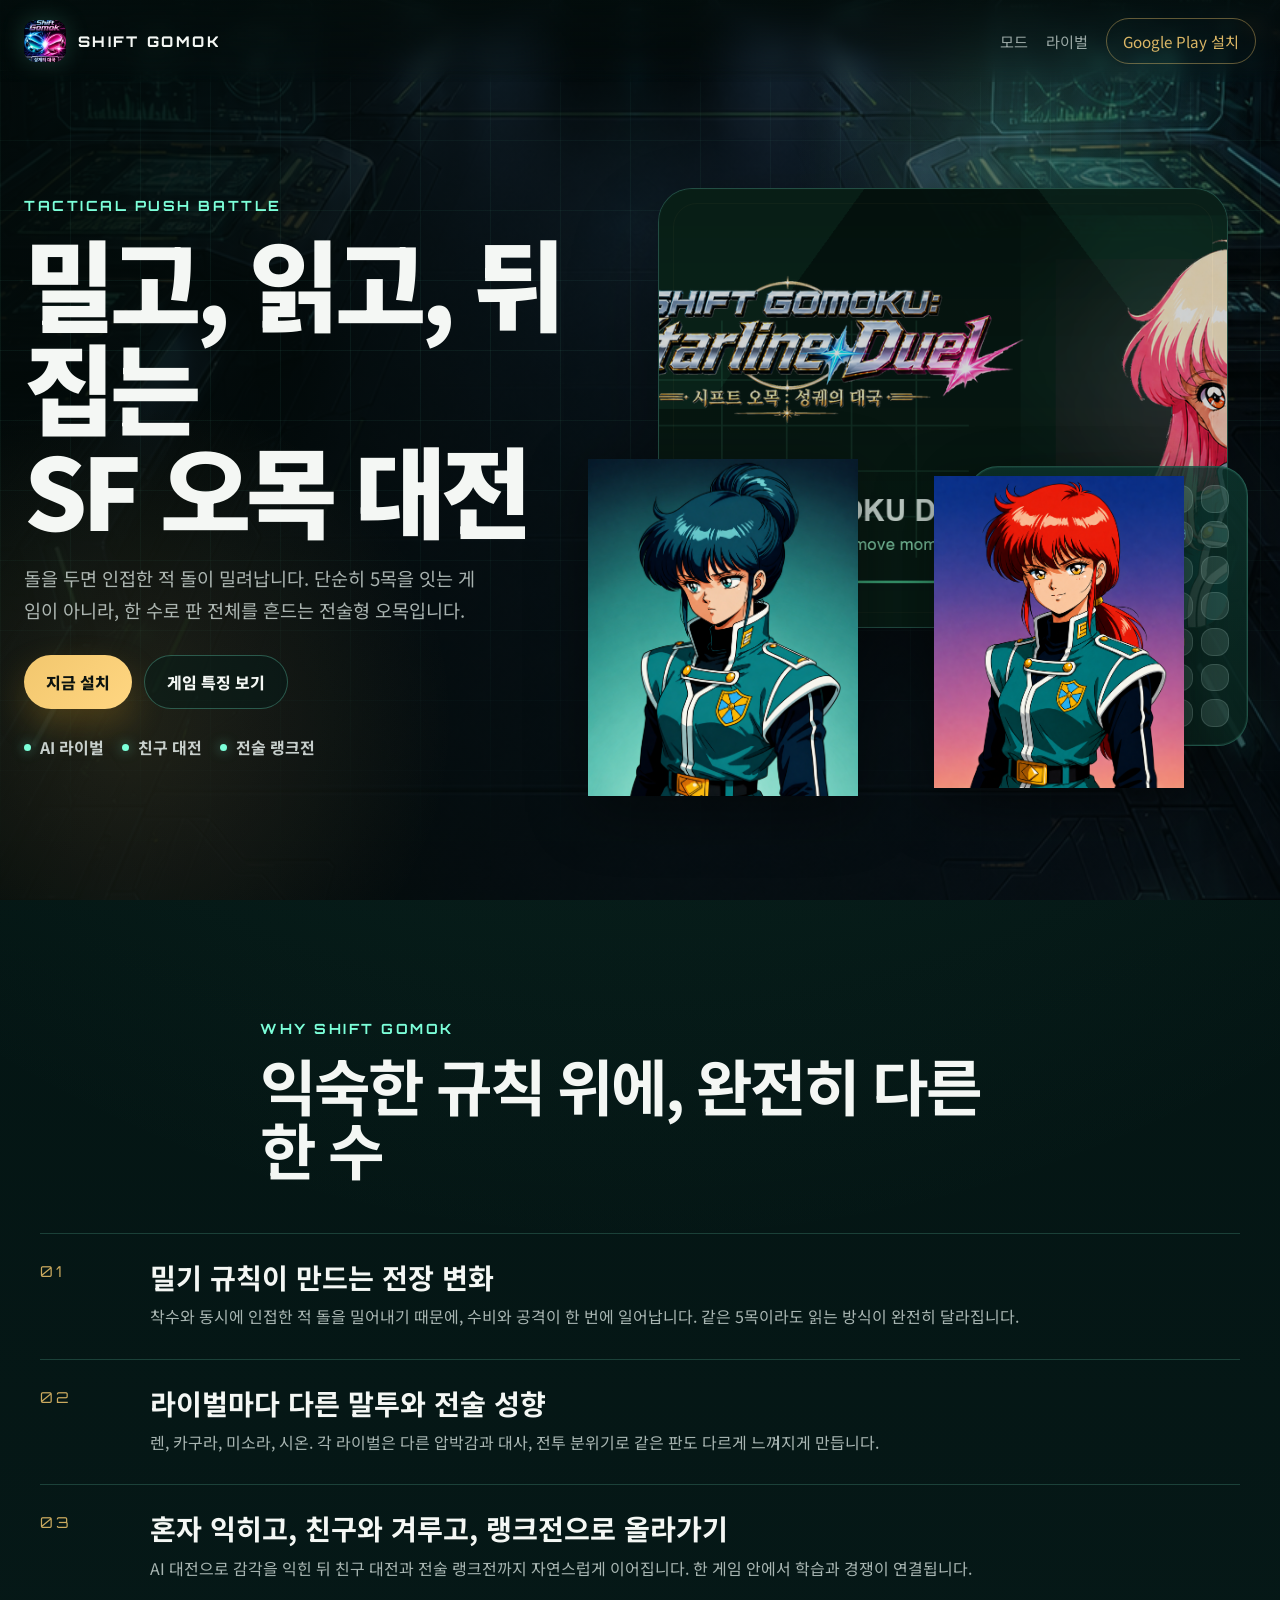
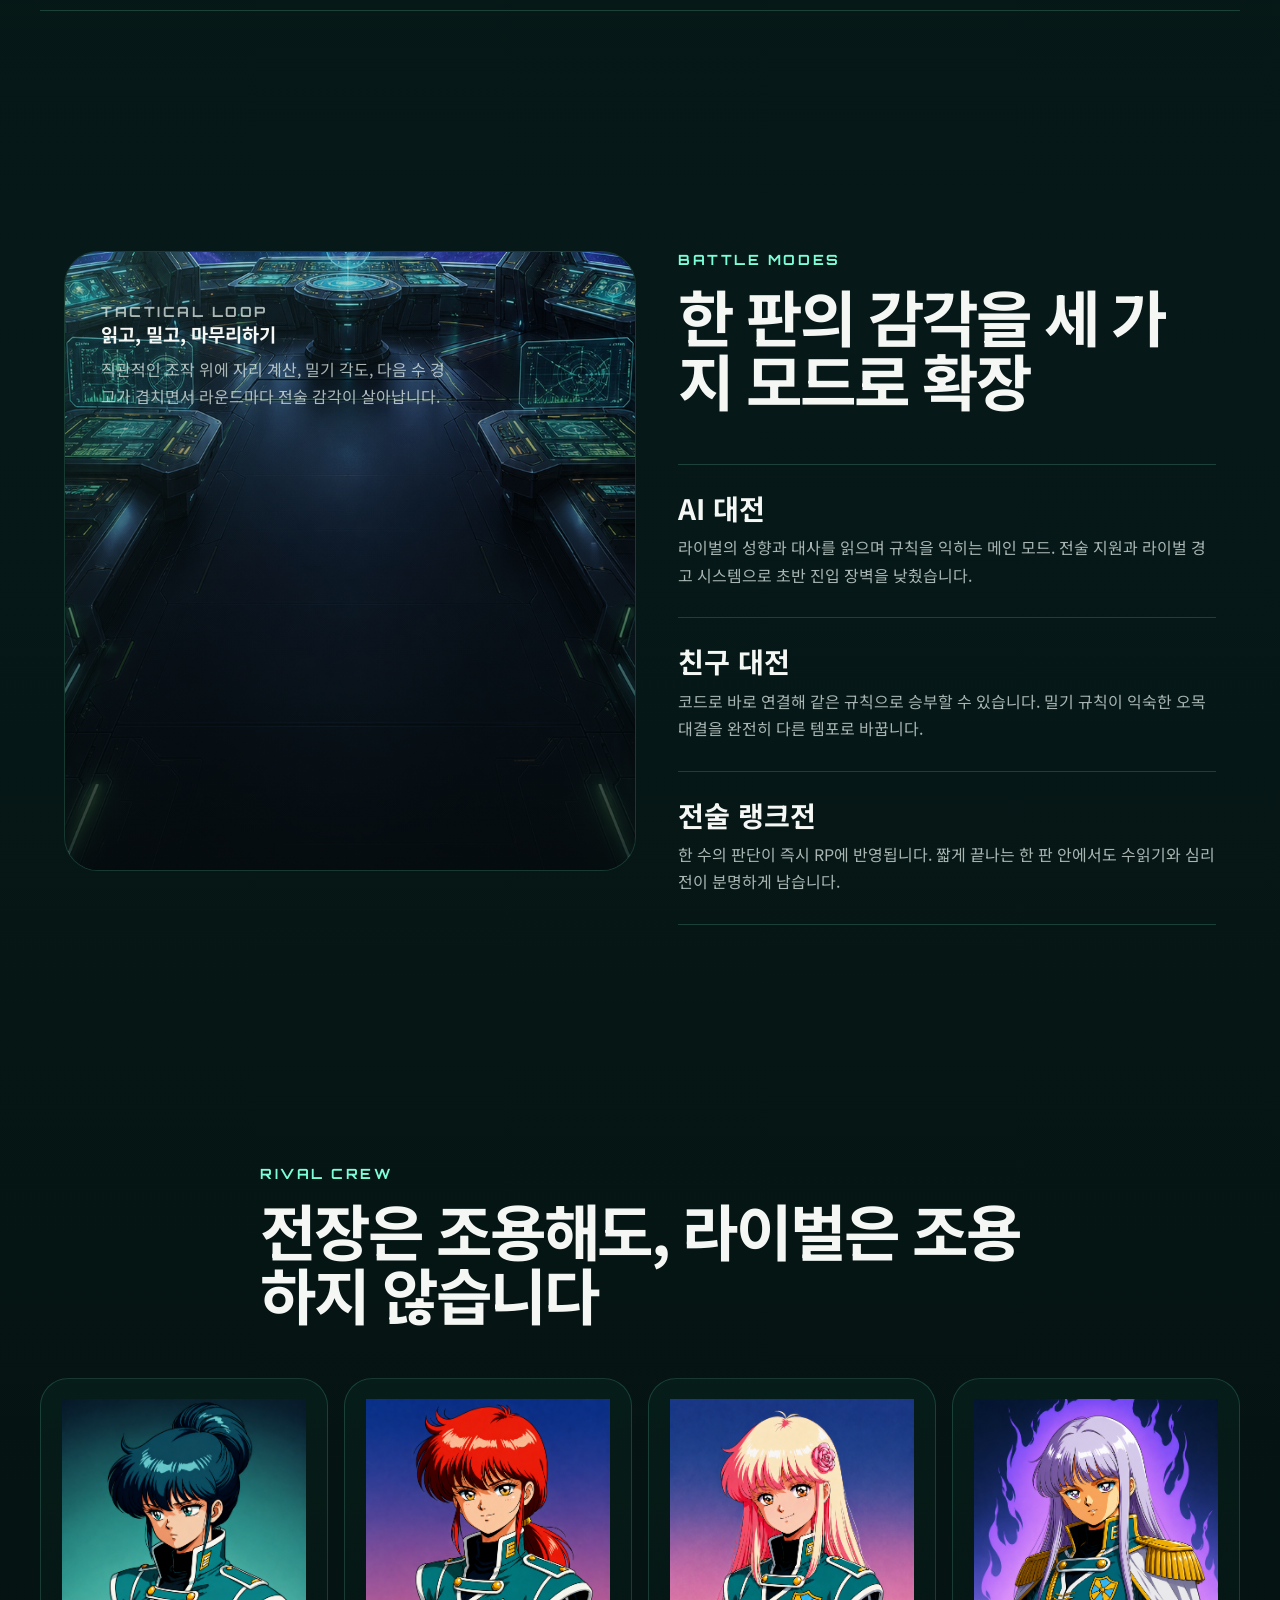
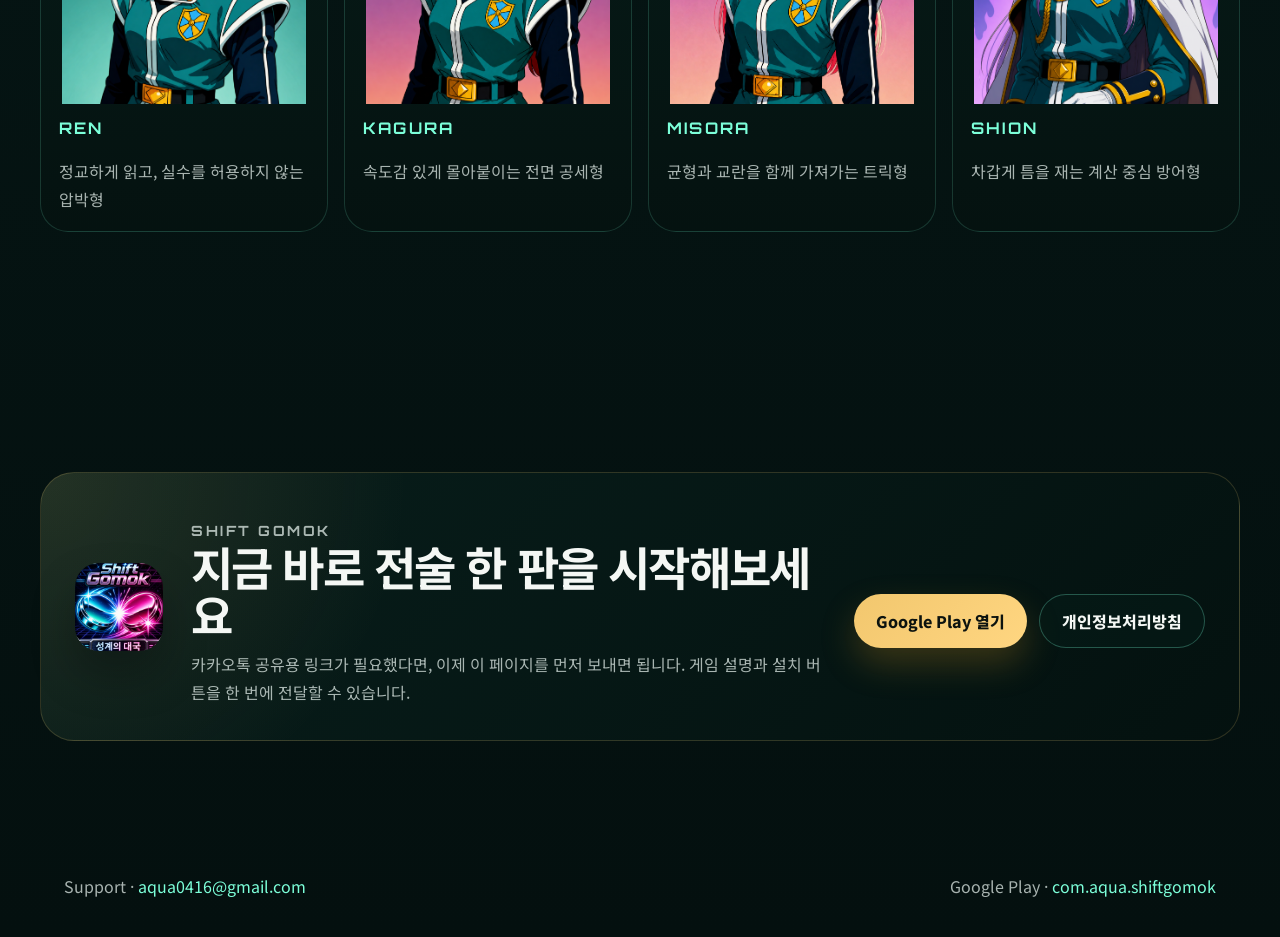
==== marketing/index.html @ bb9ac177 "Add files via upload" ====
<!DOCTYPE html>
<html lang="ko">
  <head>
    <meta charset="utf-8" />
    <meta
      name="viewport"
      content="width=device-width, initial-scale=1, viewport-fit=cover"
    />
    <title>Shift Gomok | Tactical Push Battle</title>
    <meta
      name="description"
      content="밀고, 읽고, 뒤집는 SF 오목 대전. AI 라이벌, 친구 대전, 랭크전까지 하나의 전장에서 이어지는 Shift Gomok."
    />
    <meta property="og:type" content="website" />
    <meta property="og:title" content="Shift Gomok" />
    <meta
      property="og:description"
      content="밀고, 읽고, 뒤집는 SF 오목 대전. AI 라이벌, 친구 대전, 랭크전까지."
    />
    <meta property="og:image" content="./assets/og-kakao-final.png" />
    <meta property="og:locale" content="ko_KR" />
    <link rel="preconnect" href="https://fonts.googleapis.com" />
    <link rel="preconnect" href="https://fonts.gstatic.com" crossorigin />
    <link
      href="https://fonts.googleapis.com/css2?family=Orbitron:wght@500;700;800&family=Noto+Sans+KR:wght@400;500;700;900&display=swap"
      rel="stylesheet"
    />
    <link rel="stylesheet" href="./styles.css" />
  </head>
  <body>
    <div class="page-shell">
      <header class="topbar">
        <a class="brand" href="#top" aria-label="Shift Gomok 홈">
          <img src="./assets/app-icon.png" alt="" />
          <span>SHIFT GOMOK</span>
        </a>
        <nav class="top-actions" aria-label="빠른 링크">
          <a href="#modes">모드</a>
          <a href="#rivals">라이벌</a>
          <a class="cta-link" href="https://play.google.com/store/apps/details?id=com.aqua.shiftgomok" target="_blank" rel="noopener noreferrer">
            Google Play 설치
          </a>
        </nav>
      </header>

      <main id="top">
        <section class="hero">
          <div class="hero-backdrop"></div>
          <div class="hero-noise"></div>
          <div class="hero-grid"></div>

          <div class="hero-copy reveal">
            <p class="eyebrow">TACTICAL PUSH BATTLE</p>
            <h1>밀고, 읽고, 뒤집는<br />SF 오목 대전</h1>
            <p class="hero-body">
              돌을 두면 인접한 적 돌이 밀려납니다. 단순히 5목을 잇는 게임이 아니라,
              한 수로 판 전체를 흔드는 전술형 오목입니다.
            </p>
            <div class="hero-actions">
              <a
                class="button button-primary"
                href="https://play.google.com/store/apps/details?id=com.aqua.shiftgomok"
                target="_blank"
                rel="noopener noreferrer"
              >
                지금 설치
              </a>
              <a class="button button-secondary" href="#overview">게임 특징 보기</a>
            </div>
            <ul class="hero-signals" aria-label="게임 포인트">
              <li>AI 라이벌</li>
              <li>친구 대전</li>
              <li>전술 랭크전</li>
            </ul>
          </div>

          <div class="hero-visual reveal">
            <div class="feature-stage">
              <div class="feature-screen">
                <img
                  class="stage-banner"
                  src="./assets/feature-graphic.png"
                  alt="Shift Gomok 전투 연출 배너"
                />
                <div class="screen-scan"></div>
              </div>

              <div class="board-mini" aria-hidden="true">
                <div class="board-mini__grid">
                  <span class="cell"></span>
                  <span class="cell"></span>
                  <span class="cell"></span>
                  <span class="cell is-player"></span>
                  <span class="cell"></span>
                  <span class="cell"></span>
                  <span class="cell"></span>

                  <span class="cell"></span>
                  <span class="cell"></span>
                  <span class="cell is-ai"></span>
                  <span class="cell"></span>
                  <span class="cell"></span>
                  <span class="cell is-player"></span>
                  <span class="cell"></span>

                  <span class="cell"></span>
                  <span class="cell"></span>
                  <span class="cell"></span>
                  <span class="cell pulse"></span>
                  <span class="cell"></span>
                  <span class="cell"></span>
                  <span class="cell"></span>

                  <span class="cell"></span>
                  <span class="cell is-player"></span>
                  <span class="cell"></span>
                  <span class="cell"></span>
                  <span class="cell is-ai"></span>
                  <span class="cell"></span>
                  <span class="cell"></span>

                  <span class="cell"></span>
                  <span class="cell"></span>
                  <span class="cell"></span>
                  <span class="cell"></span>
                  <span class="cell"></span>
                  <span class="cell is-ai"></span>
                  <span class="cell"></span>

                  <span class="cell"></span>
                  <span class="cell is-player"></span>
                  <span class="cell"></span>
                  <span class="cell"></span>
                  <span class="cell"></span>
                  <span class="cell"></span>
                  <span class="cell"></span>

                  <span class="cell"></span>
                  <span class="cell"></span>
                  <span class="cell"></span>
                  <span class="cell is-ai"></span>
                  <span class="cell"></span>
                  <span class="cell"></span>
                  <span class="cell"></span>
                </div>
              </div>

              <img class="pilot pilot-ren" src="./assets/ren.png" alt="라이벌 렌" />
              <img class="pilot pilot-kagura" src="./assets/kagura.png" alt="라이벌 카구라" />
            </div>
          </div>
        </section>

        <section id="overview" class="section overview">
          <div class="section-head reveal">
            <p class="eyebrow">WHY SHIFT GOMOK</p>
            <h2>익숙한 규칙 위에, 완전히 다른 한 수</h2>
          </div>

          <div class="feature-rail">
            <article class="feature-line reveal">
              <span class="feature-index">01</span>
              <div>
                <h3>밀기 규칙이 만드는 전장 변화</h3>
                <p>
                  착수와 동시에 인접한 적 돌을 밀어내기 때문에, 수비와 공격이 한 번에
                  일어납니다. 같은 5목이라도 읽는 방식이 완전히 달라집니다.
                </p>
              </div>
            </article>

            <article class="feature-line reveal">
              <span class="feature-index">02</span>
              <div>
                <h3>라이벌마다 다른 말투와 전술 성향</h3>
                <p>
                  렌, 카구라, 미소라, 시온. 각 라이벌은 다른 압박감과 대사, 전투 분위기로
                  같은 판도 다르게 느껴지게 만듭니다.
                </p>
              </div>
            </article>

            <article class="feature-line reveal">
              <span class="feature-index">03</span>
              <div>
                <h3>혼자 익히고, 친구와 겨루고, 랭크전으로 올라가기</h3>
                <p>
                  AI 대전으로 감각을 익힌 뒤 친구 대전과 전술 랭크전까지 자연스럽게
                  이어집니다. 한 게임 안에서 학습과 경쟁이 연결됩니다.
                </p>
              </div>
            </article>
          </div>
        </section>

        <section id="modes" class="section modes">
          <div class="modes-visual reveal">
            <div class="mode-screen">
              <img src="./assets/bridge-bg.png" alt="우주 브리지 배경" />
              <div class="mode-screen__overlay">
                <p class="eyebrow">TACTICAL LOOP</p>
                <h3>읽고, 밀고, 마무리하기</h3>
                <p>
                  직관적인 조작 위에 자리 계산, 밀기 각도, 다음 수 경고가 겹치면서
                  라운드마다 전술 감각이 살아납니다.
                </p>
              </div>
            </div>
          </div>

          <div class="modes-copy">
            <div class="section-head reveal">
              <p class="eyebrow">BATTLE MODES</p>
              <h2>한 판의 감각을 세 가지 모드로 확장</h2>
            </div>

            <div class="mode-list">
              <article class="mode-item reveal">
                <h3>AI 대전</h3>
                <p>
                  라이벌의 성향과 대사를 읽으며 규칙을 익히는 메인 모드. 전술 지원과
                  라이벌 경고 시스템으로 초반 진입 장벽을 낮췄습니다.
                </p>
              </article>

              <article class="mode-item reveal">
                <h3>친구 대전</h3>
                <p>
                  코드로 바로 연결해 같은 규칙으로 승부할 수 있습니다. 밀기 규칙이
                  익숙한 오목 대결을 완전히 다른 템포로 바꿉니다.
                </p>
              </article>

              <article class="mode-item reveal">
                <h3>전술 랭크전</h3>
                <p>
                  한 수의 판단이 즉시 RP에 반영됩니다. 짧게 끝나는 한 판 안에서도
                  수읽기와 심리전이 분명하게 남습니다.
                </p>
              </article>
            </div>
          </div>
        </section>

        <section id="rivals" class="section rivals">
          <div class="section-head reveal">
            <p class="eyebrow">RIVAL CREW</p>
            <h2>전장은 조용해도, 라이벌은 조용하지 않습니다</h2>
          </div>

          <div class="rival-strip">
            <figure class="rival reveal">
              <img src="./assets/ren.png" alt="렌" />
              <figcaption>
                <strong>REN</strong>
                <span>정교하게 읽고, 실수를 허용하지 않는 압박형</span>
              </figcaption>
            </figure>

            <figure class="rival reveal">
              <img src="./assets/kagura.png" alt="카구라" />
              <figcaption>
                <strong>KAGURA</strong>
                <span>속도감 있게 몰아붙이는 전면 공세형</span>
              </figcaption>
            </figure>

            <figure class="rival reveal">
              <img src="./assets/misora.png" alt="미소라" />
              <figcaption>
                <strong>MISORA</strong>
                <span>균형과 교란을 함께 가져가는 트릭형</span>
              </figcaption>
            </figure>

            <figure class="rival reveal">
              <img src="./assets/shion.png" alt="시온" />
              <figcaption>
                <strong>SHION</strong>
                <span>차갑게 틈을 재는 계산 중심 방어형</span>
              </figcaption>
            </figure>
          </div>
        </section>

        <section class="section final-cta reveal">
          <div class="final-cta__inner">
            <img src="./assets/app-icon.png" alt="" />
            <div>
              <p class="eyebrow">SHIFT GOMOK</p>
              <h2>지금 바로 전술 한 판을 시작해보세요</h2>
              <p>
                카카오톡 공유용 링크가 필요했다면, 이제 이 페이지를 먼저 보내면 됩니다.
                게임 설명과 설치 버튼을 한 번에 전달할 수 있습니다.
              </p>
            </div>
            <div class="final-cta__actions">
              <a
                class="button button-primary"
                href="https://play.google.com/store/apps/details?id=com.aqua.shiftgomok"
                target="_blank"
                rel="noopener noreferrer"
              >
                Google Play 열기
              </a>
              <a
                class="button button-secondary"
                href="https://choeungeol.github.io/shift-gomoku-privacy/privacy-policy.html"
                target="_blank"
                rel="noopener noreferrer"
              >
                개인정보처리방침
              </a>
            </div>
          </div>
        </section>
      </main>

      <footer class="footer">
        <p>Support · <a href="mailto:aqua0416@gmail.com">aqua0416@gmail.com</a></p>
        <p>Google Play · <a href="https://play.google.com/store/apps/details?id=com.aqua.shiftgomok" target="_blank" rel="noopener noreferrer">com.aqua.shiftgomok</a></p>
      </footer>
    </div>

    <script src="./script.js"></script>
  </body>
</html>
---- marketing/styles.css ----
:root {
  --bg: #031311;
  --bg-soft: #08231f;
  --panel: rgba(8, 31, 28, 0.82);
  --line: rgba(126, 255, 217, 0.18);
  --line-strong: rgba(126, 255, 217, 0.42);
  --text: #f4f7f4;
  --muted: rgba(232, 242, 238, 0.72);
  --green: #7cffd9;
  --green-deep: #38d8a6;
  --gold: #f2c76e;
  --gold-deep: #b98a35;
  --hero-shift-x: 0px;
  --hero-shift-y: 0px;
  color-scheme: dark;
}

* {
  box-sizing: border-box;
}

html {
  scroll-behavior: smooth;
}

body {
  margin: 0;
  font-family: "Noto Sans KR", sans-serif;
  color: var(--text);
  background:
    radial-gradient(circle at top, rgba(76, 220, 176, 0.12), transparent 30%),
    linear-gradient(180deg, #02110f 0%, #061918 45%, #04100f 100%);
}

img {
  display: block;
  max-width: 100%;
}

a {
  color: inherit;
  text-decoration: none;
}

.page-shell {
  position: relative;
  overflow: clip;
}

.topbar {
  position: fixed;
  inset: 0 0 auto 0;
  z-index: 20;
  display: flex;
  align-items: center;
  justify-content: space-between;
  gap: 24px;
  padding: 18px 24px;
  background: linear-gradient(180deg, rgba(3, 13, 12, 0.82), rgba(3, 13, 12, 0));
  backdrop-filter: blur(8px);
}

.brand {
  display: inline-flex;
  align-items: center;
  gap: 12px;
  font-family: "Orbitron", sans-serif;
  font-weight: 800;
  letter-spacing: 0.16em;
  font-size: 0.92rem;
}

.brand img {
  width: 42px;
  height: 42px;
  border-radius: 12px;
  box-shadow: 0 0 24px rgba(124, 255, 217, 0.18);
}

.top-actions {
  display: inline-flex;
  align-items: center;
  gap: 18px;
  color: var(--muted);
  font-size: 0.95rem;
}

.top-actions a {
  opacity: 0.9;
}

.top-actions .cta-link {
  padding: 11px 16px;
  border: 1px solid rgba(242, 199, 110, 0.44);
  border-radius: 999px;
  color: var(--gold);
}

.hero {
  position: relative;
  display: grid;
  grid-template-columns: minmax(0, 540px) minmax(320px, 1fr);
  align-items: center;
  min-height: 100svh;
  padding: 112px 24px 56px;
  isolation: isolate;
}

.hero-backdrop,
.hero-noise,
.hero-grid {
  position: absolute;
  inset: 0;
}

.hero-backdrop {
  background:
    linear-gradient(90deg, rgba(2, 10, 9, 0.95) 0%, rgba(2, 10, 9, 0.8) 40%, rgba(2, 10, 9, 0.56) 100%),
    url("./assets/bridge-bg.png") center/cover no-repeat;
  transform: translate3d(calc(var(--hero-shift-x) * -0.24), calc(var(--hero-shift-y) * -0.24), 0);
}

.hero-noise {
  background:
    radial-gradient(circle at 80% 18%, rgba(124, 255, 217, 0.18), transparent 18%),
    radial-gradient(circle at 10% 80%, rgba(242, 199, 110, 0.12), transparent 24%);
  mix-blend-mode: screen;
  pointer-events: none;
}

.hero-grid {
  background-image:
    linear-gradient(rgba(126, 255, 217, 0.06) 1px, transparent 1px),
    linear-gradient(90deg, rgba(126, 255, 217, 0.06) 1px, transparent 1px);
  background-size: 70px 70px;
  mask-image: linear-gradient(180deg, rgba(0, 0, 0, 0.4), black 38%, transparent 100%);
  pointer-events: none;
}

.hero-copy,
.hero-visual {
  position: relative;
  z-index: 1;
}

.hero-copy {
  max-width: 540px;
}

.eyebrow {
  margin: 0 0 16px;
  color: var(--green);
  font-family: "Orbitron", sans-serif;
  font-weight: 700;
  font-size: 0.88rem;
  letter-spacing: 0.18em;
}

.hero h1,
.section h2,
.mode-screen__overlay h3,
.feature-line h3,
.mode-item h3,
.rival strong,
.final-cta h2 {
  margin: 0;
  line-height: 1.04;
}

.hero h1 {
  font-size: clamp(3rem, 8vw, 6.2rem);
  font-weight: 900;
  letter-spacing: -0.05em;
}

.hero-body {
  max-width: 29rem;
  margin: 22px 0 0;
  color: var(--muted);
  font-size: clamp(1rem, 2vw, 1.16rem);
  line-height: 1.74;
}

.hero-actions,
.final-cta__actions {
  display: flex;
  flex-wrap: wrap;
  gap: 12px;
  margin-top: 28px;
}

.button {
  display: inline-flex;
  align-items: center;
  justify-content: center;
  min-height: 54px;
  padding: 0 22px;
  border-radius: 999px;
  font-weight: 800;
  transition:
    transform 180ms ease,
    box-shadow 180ms ease,
    border-color 180ms ease;
}

.button:hover {
  transform: translateY(-2px);
}

.button-primary {
  background: linear-gradient(135deg, var(--gold) 0%, #ffd681 100%);
  color: #0c130f;
  box-shadow: 0 16px 34px rgba(201, 143, 32, 0.26);
}

.button-secondary {
  border: 1px solid rgba(124, 255, 217, 0.28);
  background: rgba(6, 29, 25, 0.55);
  color: var(--text);
}

.hero-signals {
  display: flex;
  flex-wrap: wrap;
  gap: 18px;
  margin: 26px 0 0;
  padding: 0;
  list-style: none;
  color: rgba(234, 242, 239, 0.84);
  font-weight: 700;
}

.hero-signals li {
  position: relative;
  padding-left: 16px;
}

.hero-signals li::before {
  content: "";
  position: absolute;
  left: 0;
  top: 0.62em;
  width: 7px;
  height: 7px;
  border-radius: 50%;
  background: var(--green);
  box-shadow: 0 0 12px rgba(124, 255, 217, 0.5);
}

.hero-visual {
  justify-self: end;
  width: min(100%, 710px);
}

.feature-stage {
  position: relative;
  min-height: 620px;
  transform: translate3d(calc(var(--hero-shift-x) * 0.18), calc(var(--hero-shift-y) * 0.18), 0);
}

.feature-screen {
  position: absolute;
  inset: 20px 28px 160px 94px;
  overflow: hidden;
  border-radius: 34px;
  border: 1px solid rgba(124, 255, 217, 0.24);
  background:
    linear-gradient(180deg, rgba(7, 24, 22, 0.35), rgba(7, 24, 22, 0.85)),
    rgba(4, 18, 16, 0.88);
  box-shadow:
    inset 0 0 0 1px rgba(124, 255, 217, 0.06),
    0 44px 90px rgba(0, 0, 0, 0.32);
}

.feature-screen::before {
  content: "";
  position: absolute;
  inset: 14px;
  border: 1px solid rgba(242, 199, 110, 0.18);
  border-radius: 24px;
  pointer-events: none;
}

.stage-banner {
  position: absolute;
  inset: 0;
  width: 100%;
  height: 100%;
  object-fit: cover;
  opacity: 0.82;
}

.screen-scan {
  position: absolute;
  inset: 0;
  background:
    linear-gradient(180deg, transparent 0%, rgba(124, 255, 217, 0.12) 48%, transparent 100%);
  transform: translateY(-100%);
  animation: screenScan 6s linear infinite;
}

.board-mini {
  position: absolute;
  right: 8px;
  bottom: 42px;
  width: min(280px, 44vw);
  aspect-ratio: 1;
  padding: 18px;
  border-radius: 30px;
  border: 1px solid rgba(124, 255, 217, 0.22);
  background:
    linear-gradient(180deg, rgba(14, 55, 47, 0.84), rgba(9, 34, 28, 0.9));
  box-shadow:
    0 26px 60px rgba(0, 0, 0, 0.42),
    inset 0 0 0 1px rgba(124, 255, 217, 0.08);
}

.board-mini__grid {
  display: grid;
  grid-template-columns: repeat(7, 1fr);
  gap: 8px;
  width: 100%;
  height: 100%;
}

.cell {
  position: relative;
  border-radius: 12px;
  background: rgba(191, 231, 221, 0.14);
  border: 1px solid rgba(191, 231, 221, 0.16);
}

.cell::after {
  content: "";
  position: absolute;
  inset: 22%;
  background: none center/contain no-repeat;
  opacity: 0;
}

.cell.is-player::after {
  opacity: 1;
  background-image: url("./assets/stone-player.png");
}

.cell.is-ai::after {
  opacity: 1;
  background-image: url("./assets/stone-ai.png");
}

.cell.pulse::before {
  content: "";
  position: absolute;
  inset: 12%;
  border: 1px solid rgba(255, 120, 173, 0.8);
  border-radius: 50%;
  animation: pulseRing 1.8s ease-out infinite;
}

.pilot {
  position: absolute;
  bottom: 0;
  width: min(270px, 34vw);
  max-height: 500px;
  object-fit: contain;
  filter: drop-shadow(0 16px 30px rgba(0, 0, 0, 0.42));
}

.pilot-ren {
  left: 24px;
  transform: translateY(8px);
}

.pilot-kagura {
  right: 72px;
  width: min(250px, 30vw);
}

.section {
  padding: 120px 24px;
}

.section-head {
  max-width: 760px;
  margin: 0 auto 52px;
}

.section h2 {
  font-size: clamp(2rem, 4.8vw, 4rem);
  letter-spacing: -0.05em;
}

.feature-rail,
.modes,
.rival-strip,
.final-cta__inner,
.footer {
  max-width: 1200px;
  margin: 0 auto;
}

.feature-line {
  display: grid;
  grid-template-columns: 90px minmax(0, 1fr);
  gap: 20px;
  padding: 28px 0;
  border-top: 1px solid var(--line);
}

.feature-line:last-child {
  border-bottom: 1px solid var(--line);
}

.feature-index {
  color: rgba(242, 199, 110, 0.84);
  font-family: "Orbitron", sans-serif;
  font-size: 0.94rem;
  letter-spacing: 0.2em;
}

.feature-line h3,
.mode-item h3 {
  font-size: clamp(1.25rem, 2.2vw, 1.85rem);
}

.feature-line p,
.mode-item p,
.mode-screen__overlay p,
.rival span,
.final-cta p,
.footer p {
  margin: 12px 0 0;
  color: var(--muted);
  line-height: 1.72;
}

.modes {
  display: grid;
  grid-template-columns: minmax(0, 1fr) minmax(0, 0.94fr);
  gap: 42px;
  align-items: start;
}

.mode-screen {
  position: sticky;
  top: 110px;
  overflow: hidden;
  min-height: 620px;
  border-radius: 34px;
  border: 1px solid rgba(124, 255, 217, 0.16);
  background: rgba(4, 19, 16, 0.74);
}

.mode-screen img {
  position: absolute;
  inset: 0;
  width: 100%;
  height: 100%;
  object-fit: cover;
  transform: scale(1.08);
  filter: saturate(1.04);
}

.mode-screen::after {
  content: "";
  position: absolute;
  inset: 0;
  background:
    linear-gradient(180deg, rgba(3, 10, 10, 0.14), rgba(3, 10, 10, 0.82)),
    linear-gradient(135deg, rgba(124, 255, 217, 0.16), transparent 45%);
}

.mode-screen__overlay {
  position: relative;
  z-index: 1;
  padding: 36px;
  max-width: 420px;
}

.mode-list {
  border-top: 1px solid var(--line);
}

.mode-item {
  padding: 28px 0;
  border-bottom: 1px solid var(--line);
}

.rival-strip {
  display: grid;
  grid-template-columns: repeat(4, minmax(0, 1fr));
  gap: 16px;
}

.rival {
  margin: 0;
  padding: 20px 18px 18px;
  border: 1px solid rgba(124, 255, 217, 0.16);
  border-radius: 28px;
  background:
    linear-gradient(180deg, rgba(7, 30, 26, 0.92), rgba(5, 18, 16, 0.94));
  min-height: 430px;
}

.rival img {
  width: 100%;
  aspect-ratio: 0.82;
  object-fit: contain;
  object-position: center top;
}

.rival figcaption {
  display: grid;
  gap: 10px;
  margin-top: 16px;
}

.rival strong {
  font-family: "Orbitron", sans-serif;
  letter-spacing: 0.14em;
  font-size: 1rem;
  color: var(--green);
}

.final-cta__inner {
  display: grid;
  grid-template-columns: auto minmax(0, 1fr) auto;
  gap: 28px;
  align-items: center;
  padding: 34px;
  border-radius: 34px;
  background:
    radial-gradient(circle at top left, rgba(242, 199, 110, 0.12), transparent 30%),
    linear-gradient(135deg, rgba(8, 31, 28, 0.96), rgba(4, 18, 16, 0.96));
  border: 1px solid rgba(242, 199, 110, 0.18);
}

.final-cta__inner img {
  width: 88px;
  height: 88px;
  border-radius: 24px;
  box-shadow: 0 24px 44px rgba(0, 0, 0, 0.26);
}

.final-cta h2 {
  font-size: clamp(1.8rem, 3.6vw, 3rem);
  letter-spacing: -0.04em;
}

.footer {
  display: flex;
  flex-wrap: wrap;
  justify-content: space-between;
  gap: 10px 24px;
  padding: 0 24px 36px;
}

.footer a {
  color: var(--green);
}

.reveal {
  opacity: 0;
  transform: translateY(26px);
  transition:
    opacity 600ms ease,
    transform 700ms cubic-bezier(0.22, 1, 0.36, 1);
}

.reveal.is-visible {
  opacity: 1;
  transform: translateY(0);
}

@keyframes screenScan {
  0% {
    transform: translateY(-100%);
  }
  100% {
    transform: translateY(100%);
  }
}

@keyframes pulseRing {
  0% {
    opacity: 0.9;
    transform: scale(0.82);
  }
  100% {
    opacity: 0;
    transform: scale(1.26);
  }
}

@media (max-width: 1080px) {
  .hero {
    grid-template-columns: 1fr;
    gap: 34px;
  }

  .hero-visual {
    justify-self: stretch;
  }

  .feature-stage {
    min-height: 520px;
  }

  .feature-screen {
    inset: 0 18px 120px;
  }

  .pilot-ren {
    left: 0;
  }

  .pilot-kagura {
    right: 24px;
  }

  .modes {
    grid-template-columns: 1fr;
  }

  .mode-screen {
    position: relative;
    top: auto;
    min-height: 460px;
  }

  .rival-strip {
    grid-template-columns: repeat(2, minmax(0, 1fr));
  }

  .final-cta__inner {
    grid-template-columns: 1fr;
    text-align: center;
    justify-items: center;
  }
}

@media (max-width: 720px) {
  .topbar {
    padding: 14px 16px;
  }

  .top-actions a:not(.cta-link) {
    display: none;
  }

  .hero {
    padding: 96px 16px 34px;
  }

  .feature-stage {
    min-height: 430px;
  }

  .feature-screen {
    inset: 0 0 114px;
    border-radius: 26px;
  }

  .board-mini {
    right: 0;
    bottom: 10px;
    width: min(220px, 58vw);
    padding: 14px;
  }

  .pilot {
    width: min(190px, 42vw);
  }

  .pilot-kagura {
    right: 4px;
  }

  .section {
    padding: 88px 16px;
  }

  .feature-line {
    grid-template-columns: 1fr;
    gap: 12px;
  }

  .rival-strip {
    grid-template-columns: 1fr;
  }

  .rival {
    min-height: auto;
  }

  .footer {
    padding: 0 16px 28px;
  }
}
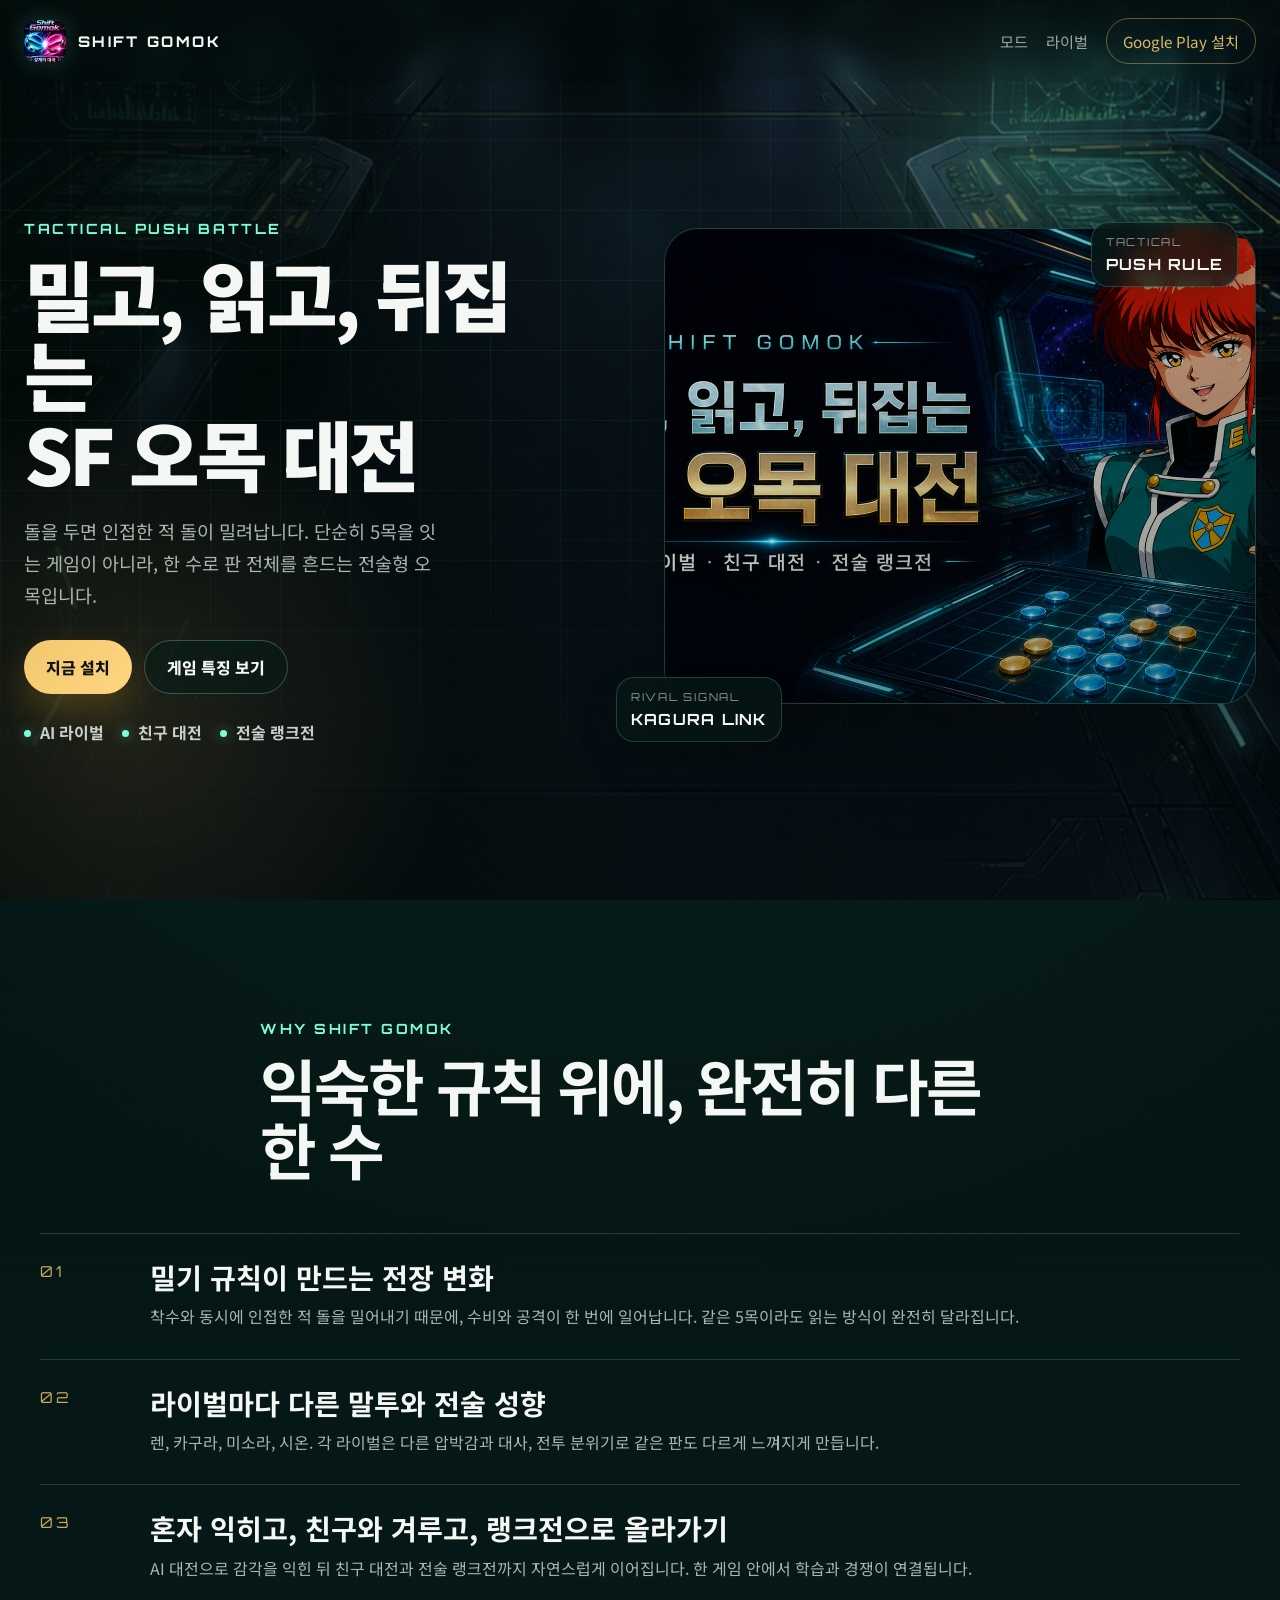
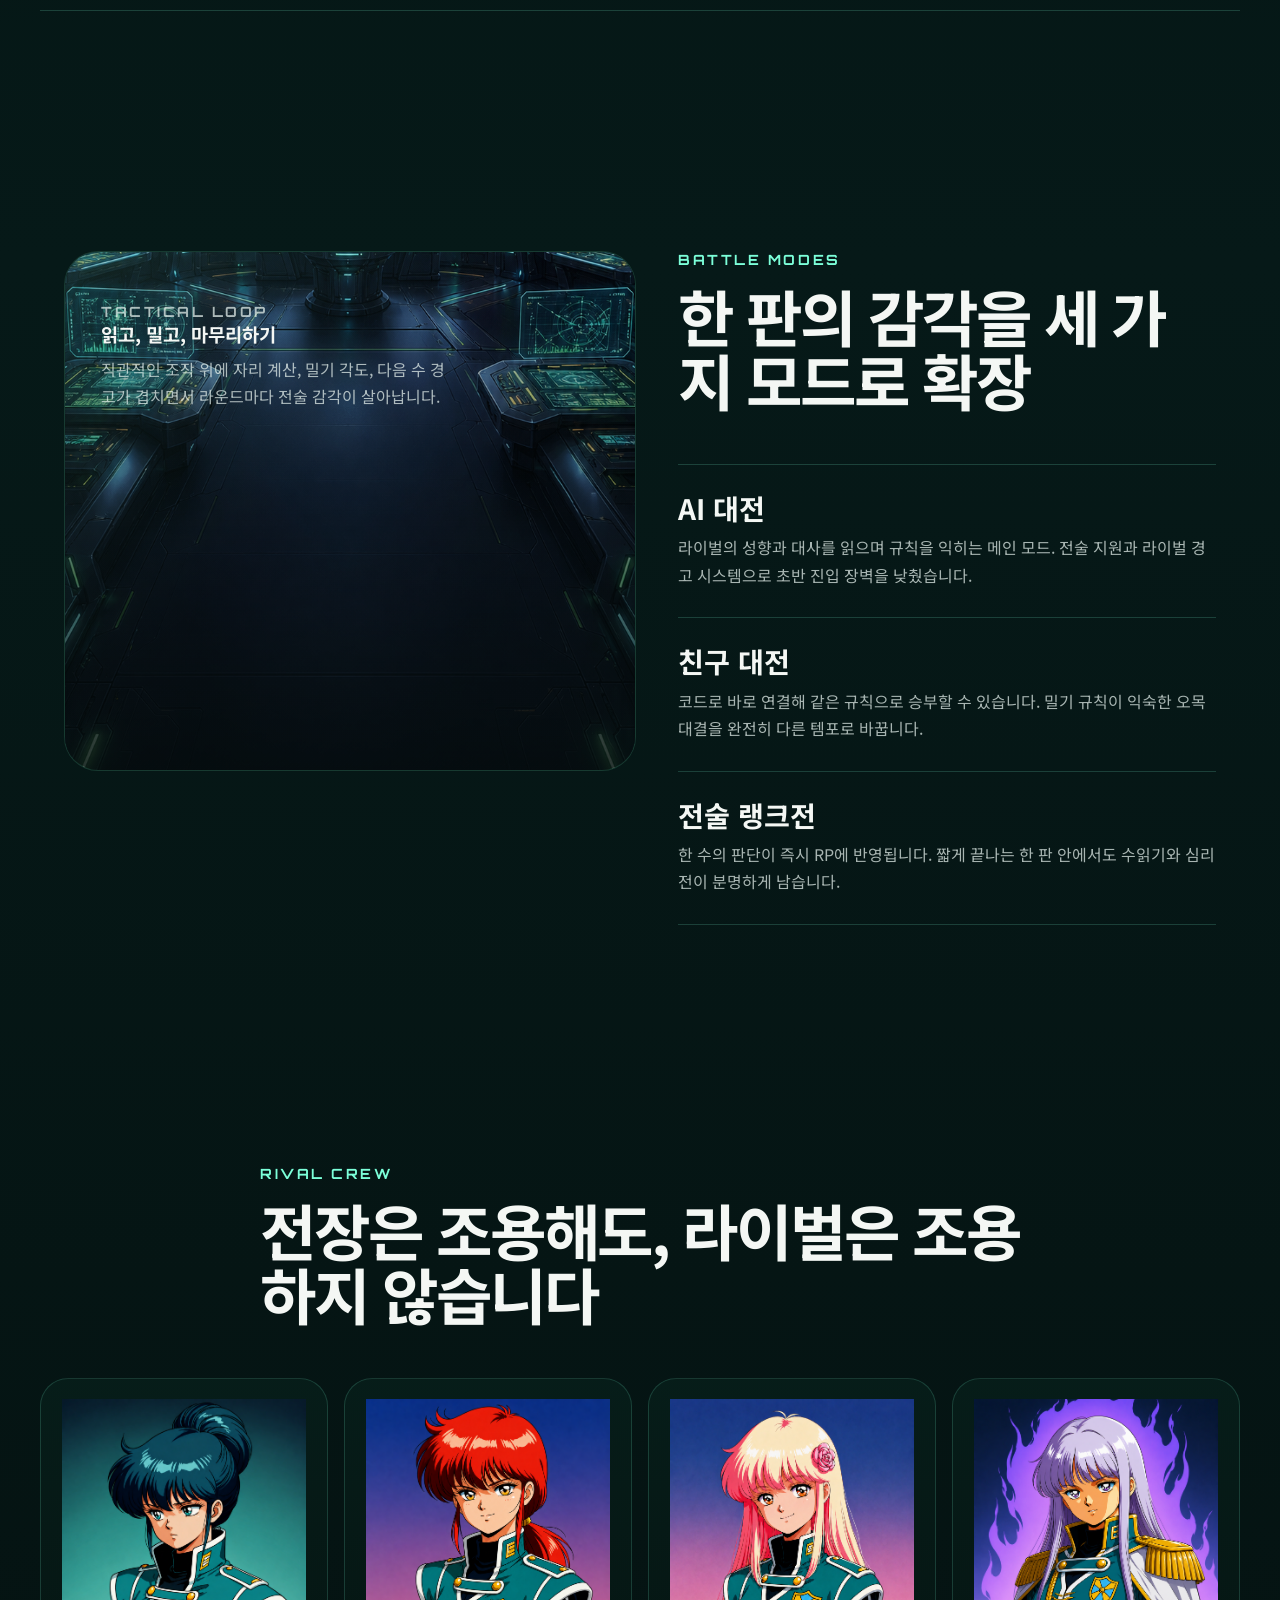
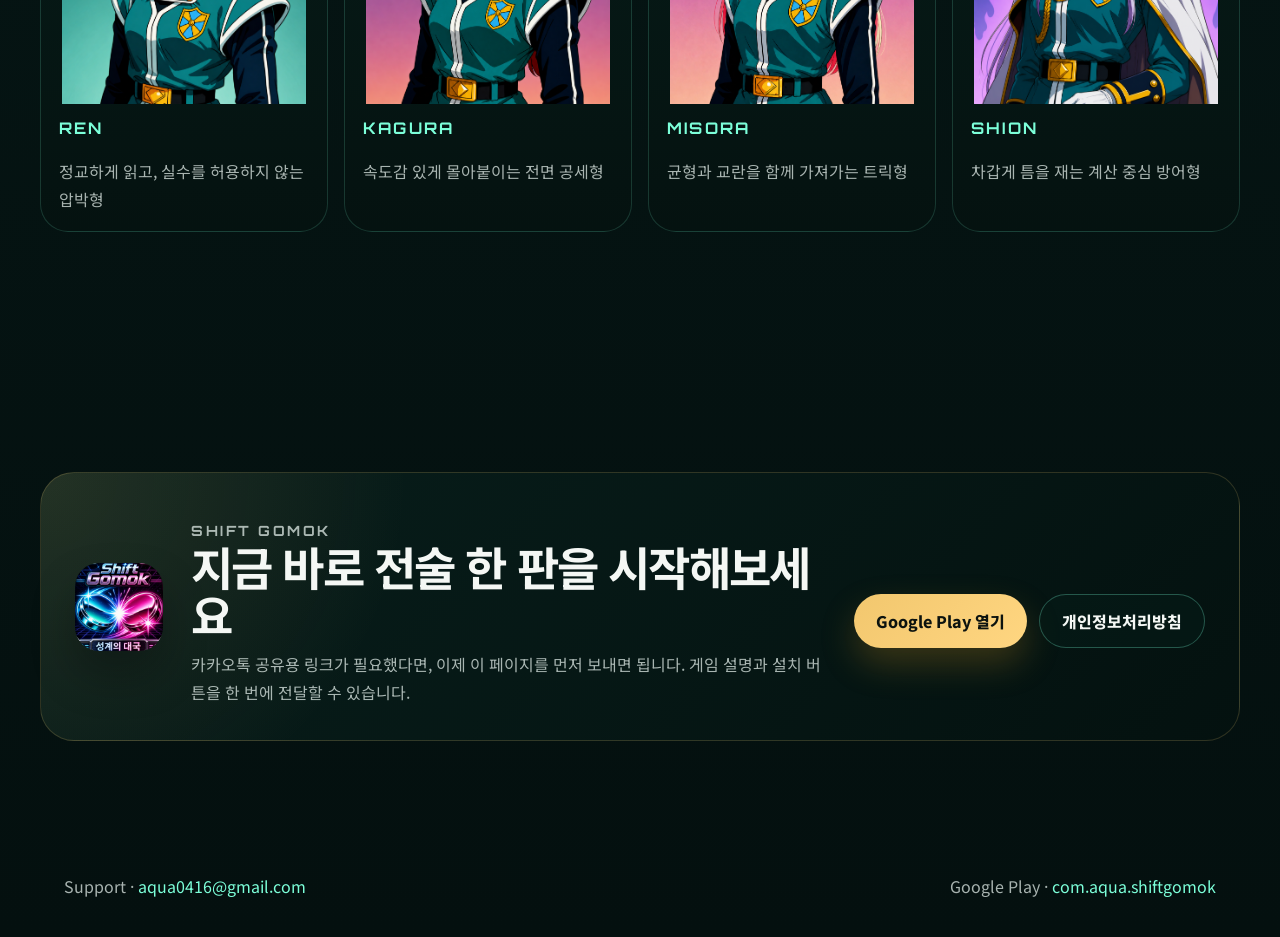
==== commit 178535b9: "Add files via upload" ====
--- a/marketing/index.html
+++ b/marketing/index.html
@@ -1,4 +1,4 @@
-<!DOCTYPE html>
+﻿<!DOCTYPE html>
 <html lang="ko">
   <head>
     <meta charset="utf-8" />
@@ -17,8 +17,20 @@
       property="og:description"
       content="밀고, 읽고, 뒤집는 SF 오목 대전. AI 라이벌, 친구 대전, 랭크전까지."
     />
-    <meta property="og:image" content="./assets/og-kakao-final.png" />
+    <link rel="canonical" href="https://choeungeol.github.io/marketing/" />
+    <meta property="og:url" content="https://choeungeol.github.io/marketing/" />
+    <meta
+      property="og:image"
+      content="https://choeungeol.github.io/marketing/assets/og-kakao-final.png"
+    />
+    <meta property="og:image:width" content="1200" />
+    <meta property="og:image:height" content="630" />
     <meta property="og:locale" content="ko_KR" />
+    <meta name="twitter:card" content="summary_large_image" />
+    <meta
+      name="twitter:image"
+      content="https://choeungeol.github.io/marketing/assets/og-kakao-final.png"
+    />
     <link rel="preconnect" href="https://fonts.googleapis.com" />
     <link rel="preconnect" href="https://fonts.gstatic.com" crossorigin />
     <link
@@ -79,74 +91,19 @@
               <div class="feature-screen">
                 <img
                   class="stage-banner"
-                  src="./assets/feature-graphic.png"
-                  alt="Shift Gomok 전투 연출 배너"
+                  src="./assets/og-kakao-final.png"
+                  alt="Shift Gomok 카구라 메인 비주얼"
                 />
                 <div class="screen-scan"></div>
               </div>
-
-              <div class="board-mini" aria-hidden="true">
-                <div class="board-mini__grid">
-                  <span class="cell"></span>
-                  <span class="cell"></span>
-                  <span class="cell"></span>
-                  <span class="cell is-player"></span>
-                  <span class="cell"></span>
-                  <span class="cell"></span>
-                  <span class="cell"></span>
-
-                  <span class="cell"></span>
-                  <span class="cell"></span>
-                  <span class="cell is-ai"></span>
-                  <span class="cell"></span>
-                  <span class="cell"></span>
-                  <span class="cell is-player"></span>
-                  <span class="cell"></span>
-
-                  <span class="cell"></span>
-                  <span class="cell"></span>
-                  <span class="cell"></span>
-                  <span class="cell pulse"></span>
-                  <span class="cell"></span>
-                  <span class="cell"></span>
-                  <span class="cell"></span>
-
-                  <span class="cell"></span>
-                  <span class="cell is-player"></span>
-                  <span class="cell"></span>
-                  <span class="cell"></span>
-                  <span class="cell is-ai"></span>
-                  <span class="cell"></span>
-                  <span class="cell"></span>
-
-                  <span class="cell"></span>
-                  <span class="cell"></span>
-                  <span class="cell"></span>
-                  <span class="cell"></span>
-                  <span class="cell"></span>
-                  <span class="cell is-ai"></span>
-                  <span class="cell"></span>
-
-                  <span class="cell"></span>
-                  <span class="cell is-player"></span>
-                  <span class="cell"></span>
-                  <span class="cell"></span>
-                  <span class="cell"></span>
-                  <span class="cell"></span>
-                  <span class="cell"></span>
-
-                  <span class="cell"></span>
-                  <span class="cell"></span>
-                  <span class="cell"></span>
-                  <span class="cell is-ai"></span>
-                  <span class="cell"></span>
-                  <span class="cell"></span>
-                  <span class="cell"></span>
-                </div>
-              </div>
-
-              <img class="pilot pilot-ren" src="./assets/ren.png" alt="라이벌 렌" />
-              <img class="pilot pilot-kagura" src="./assets/kagura.png" alt="라이벌 카구라" />
+              <div class="hero-note hero-note--top">
+                <span>TACTICAL</span>
+                <strong>PUSH RULE</strong>
+              </div>
+              <div class="hero-note hero-note--bottom">
+                <span>RIVAL SIGNAL</span>
+                <strong>KAGURA LINK</strong>
+              </div>
             </div>
           </div>
         </section>
@@ -325,3 +282,4 @@
     <script src="./script.js"></script>
   </body>
 </html>
+
--- a/marketing/styles.css
+++ b/marketing/styles.css
@@ -1,4 +1,4 @@
-:root {
+﻿:root {
   --bg: #031311;
   --bg-soft: #08231f;
   --panel: rgba(8, 31, 28, 0.82);
@@ -99,10 +99,10 @@
 .hero {
   position: relative;
   display: grid;
-  grid-template-columns: minmax(0, 540px) minmax(320px, 1fr);
+  grid-template-columns: minmax(0, 500px) minmax(360px, 1fr);
   align-items: center;
   min-height: 100svh;
-  padding: 112px 24px 56px;
+  padding: 108px 24px 44px;
   isolation: isolate;
 }
 
@@ -144,7 +144,7 @@
 }
 
 .hero-copy {
-  max-width: 540px;
+  max-width: 500px;
 }
 
 .eyebrow {
@@ -168,13 +168,13 @@
 }
 
 .hero h1 {
-  font-size: clamp(3rem, 8vw, 6.2rem);
+  font-size: clamp(2.9rem, 6vw, 5rem);
   font-weight: 900;
   letter-spacing: -0.05em;
 }
 
 .hero-body {
-  max-width: 29rem;
+  max-width: 26rem;
   margin: 22px 0 0;
   color: var(--muted);
   font-size: clamp(1rem, 2vw, 1.16rem);
@@ -249,36 +249,41 @@
 
 .hero-visual {
   justify-self: end;
-  width: min(100%, 710px);
+  width: min(100%, 640px);
 }
 
 .feature-stage {
   position: relative;
-  min-height: 620px;
+  min-height: 520px;
   transform: translate3d(calc(var(--hero-shift-x) * 0.18), calc(var(--hero-shift-y) * 0.18), 0);
 }
 
 .feature-screen {
   position: absolute;
-  inset: 20px 28px 160px 94px;
+  inset: 6px 0 38px 48px;
   overflow: hidden;
   border-radius: 34px;
-  border: 1px solid rgba(124, 255, 217, 0.24);
-  background:
-    linear-gradient(180deg, rgba(7, 24, 22, 0.35), rgba(7, 24, 22, 0.85)),
-    rgba(4, 18, 16, 0.88);
+  border: 1px solid rgba(124, 255, 217, 0.2);
+  background: rgba(4, 18, 16, 0.88);
   box-shadow:
-    inset 0 0 0 1px rgba(124, 255, 217, 0.06),
-    0 44px 90px rgba(0, 0, 0, 0.32);
+    inset 0 0 0 1px rgba(124, 255, 217, 0.05),
+    0 44px 90px rgba(0, 0, 0, 0.3);
 }
 
 .feature-screen::before {
   content: "";
   position: absolute;
   inset: 14px;
-  border: 1px solid rgba(242, 199, 110, 0.18);
+  border: 1px solid rgba(242, 199, 110, 0.16);
   border-radius: 24px;
   pointer-events: none;
+}
+
+.feature-screen::after {
+  content: "";
+  position: absolute;
+  inset: 0;
+  background: linear-gradient(135deg, rgba(3, 10, 10, 0.06), rgba(3, 10, 10, 0.42));
 }
 
 .stage-banner {
@@ -287,93 +292,53 @@
   width: 100%;
   height: 100%;
   object-fit: cover;
-  opacity: 0.82;
+  object-position: center center;
+  opacity: 0.96;
 }
 
 .screen-scan {
   position: absolute;
   inset: 0;
   background:
-    linear-gradient(180deg, transparent 0%, rgba(124, 255, 217, 0.12) 48%, transparent 100%);
+    linear-gradient(180deg, transparent 0%, rgba(124, 255, 217, 0.1) 48%, transparent 100%);
   transform: translateY(-100%);
   animation: screenScan 6s linear infinite;
 }
 
-.board-mini {
-  position: absolute;
-  right: 8px;
-  bottom: 42px;
-  width: min(280px, 44vw);
-  aspect-ratio: 1;
-  padding: 18px;
-  border-radius: 30px;
-  border: 1px solid rgba(124, 255, 217, 0.22);
-  background:
-    linear-gradient(180deg, rgba(14, 55, 47, 0.84), rgba(9, 34, 28, 0.9));
-  box-shadow:
-    0 26px 60px rgba(0, 0, 0, 0.42),
-    inset 0 0 0 1px rgba(124, 255, 217, 0.08);
-}
-
-.board-mini__grid {
+.hero-note {
+  position: absolute;
   display: grid;
-  grid-template-columns: repeat(7, 1fr);
-  gap: 8px;
-  width: 100%;
-  height: 100%;
-}
-
-.cell {
-  position: relative;
-  border-radius: 12px;
-  background: rgba(191, 231, 221, 0.14);
-  border: 1px solid rgba(191, 231, 221, 0.16);
-}
-
-.cell::after {
-  content: "";
-  position: absolute;
-  inset: 22%;
-  background: none center/contain no-repeat;
-  opacity: 0;
-}
-
-.cell.is-player::after {
-  opacity: 1;
-  background-image: url("./assets/stone-player.png");
-}
-
-.cell.is-ai::after {
-  opacity: 1;
-  background-image: url("./assets/stone-ai.png");
-}
-
-.cell.pulse::before {
-  content: "";
-  position: absolute;
-  inset: 12%;
-  border: 1px solid rgba(255, 120, 173, 0.8);
-  border-radius: 50%;
-  animation: pulseRing 1.8s ease-out infinite;
-}
-
-.pilot {
-  position: absolute;
+  gap: 5px;
+  padding: 12px 14px;
+  border-radius: 18px;
+  border: 1px solid rgba(124, 255, 217, 0.2);
+  background: rgba(6, 24, 21, 0.72);
+  backdrop-filter: blur(10px);
+  box-shadow: 0 18px 36px rgba(0, 0, 0, 0.18);
+}
+
+.hero-note span {
+  color: rgba(232, 242, 238, 0.6);
+  font-family: "Orbitron", sans-serif;
+  font-size: 0.68rem;
+  letter-spacing: 0.16em;
+}
+
+.hero-note strong {
+  color: var(--text);
+  font-family: "Orbitron", sans-serif;
+  font-size: 0.96rem;
+  letter-spacing: 0.08em;
+}
+
+.hero-note--top {
+  top: 0;
+  right: 18px;
+}
+
+.hero-note--bottom {
+  left: 0;
   bottom: 0;
-  width: min(270px, 34vw);
-  max-height: 500px;
-  object-fit: contain;
-  filter: drop-shadow(0 16px 30px rgba(0, 0, 0, 0.42));
-}
-
-.pilot-ren {
-  left: 24px;
-  transform: translateY(8px);
-}
-
-.pilot-kagura {
-  right: 72px;
-  width: min(250px, 30vw);
 }
 
 .section {
@@ -445,7 +410,7 @@
   position: sticky;
   top: 110px;
   overflow: hidden;
-  min-height: 620px;
+  min-height: 520px;
   border-radius: 34px;
   border: 1px solid rgba(124, 255, 217, 0.16);
   background: rgba(4, 19, 16, 0.74);
@@ -697,3 +662,4 @@
     padding: 0 16px 28px;
   }
 }
+
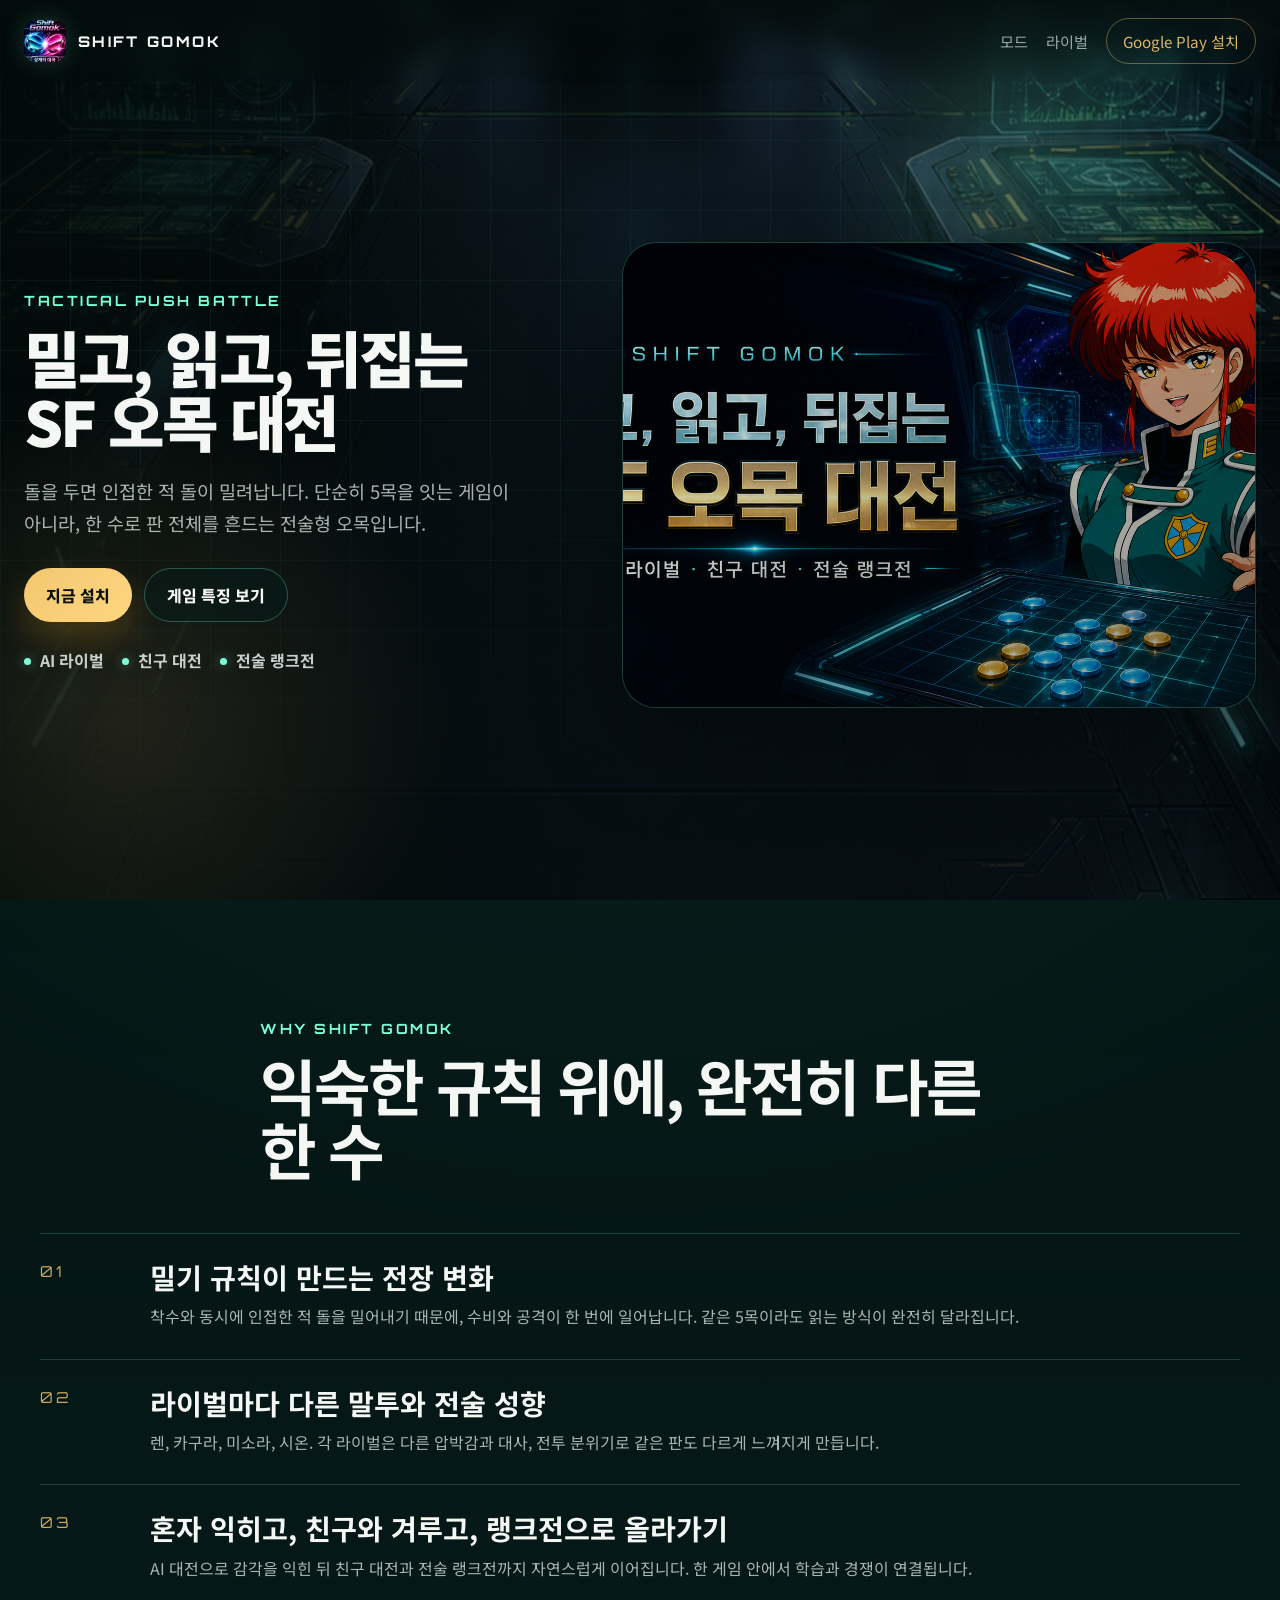
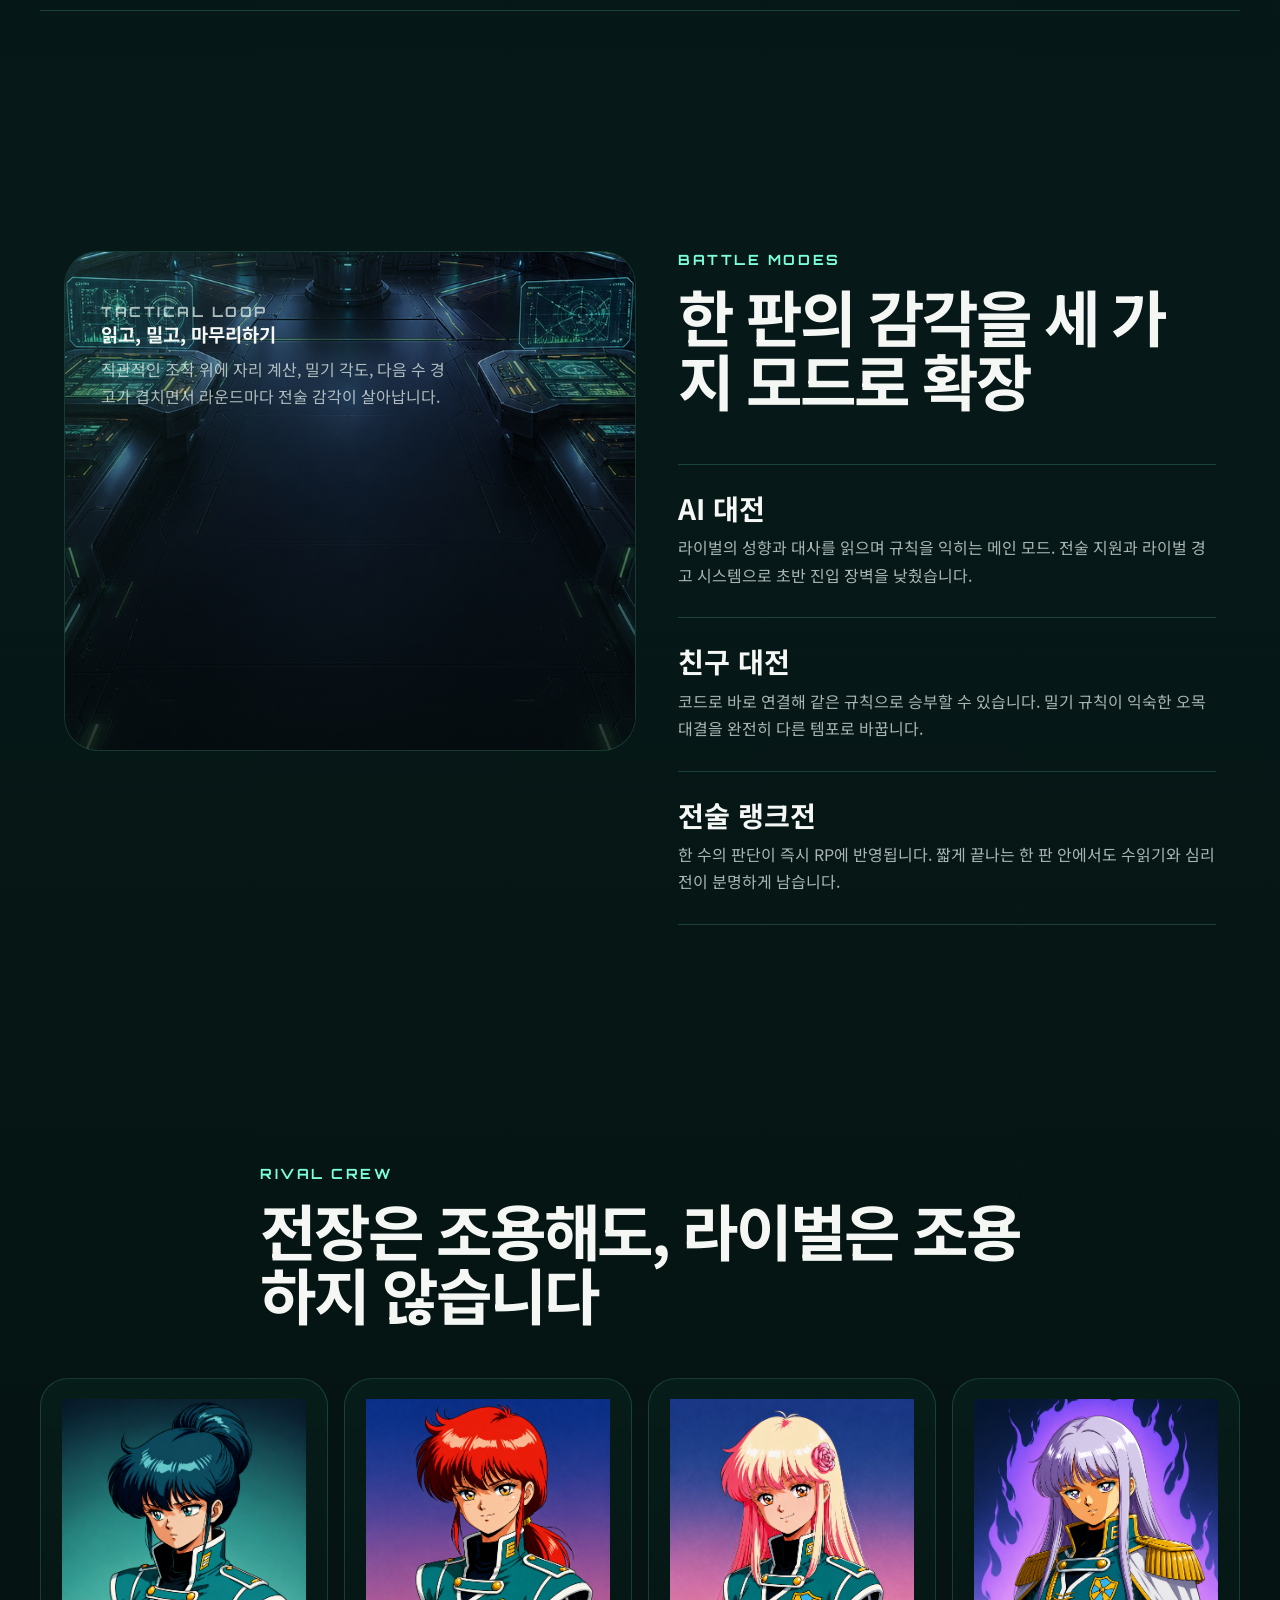
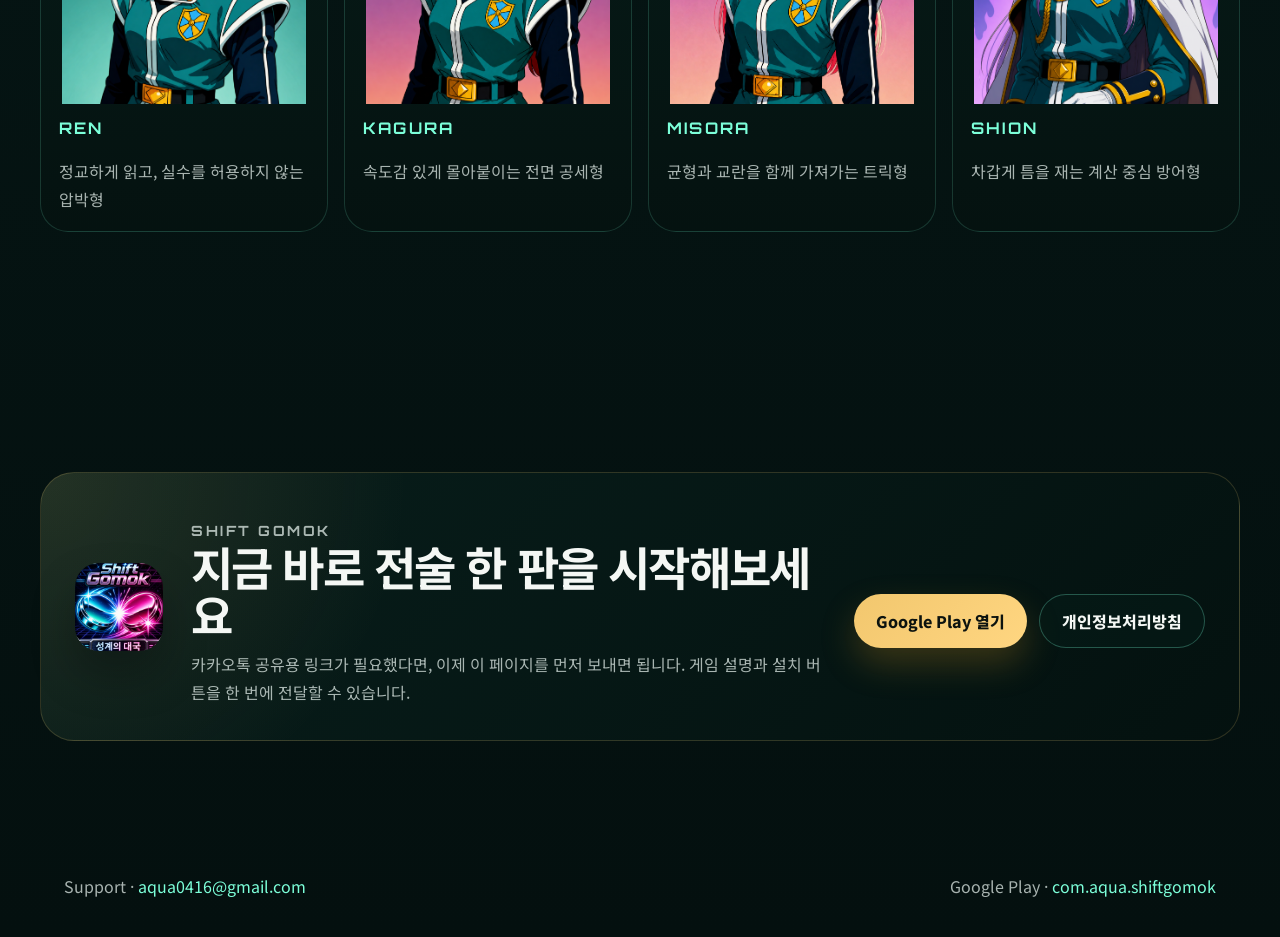
==== commit 327afa3d: "Add files via upload" ====
--- a/marketing/index.html
+++ b/marketing/index.html
@@ -96,14 +96,7 @@
                 />
                 <div class="screen-scan"></div>
               </div>
-              <div class="hero-note hero-note--top">
-                <span>TACTICAL</span>
-                <strong>PUSH RULE</strong>
-              </div>
-              <div class="hero-note hero-note--bottom">
-                <span>RIVAL SIGNAL</span>
-                <strong>KAGURA LINK</strong>
-              </div>
+
             </div>
           </div>
         </section>
@@ -283,3 +276,4 @@
   </body>
 </html>
 
+
--- a/marketing/styles.css
+++ b/marketing/styles.css
@@ -99,7 +99,7 @@
 .hero {
   position: relative;
   display: grid;
-  grid-template-columns: minmax(0, 500px) minmax(360px, 1fr);
+  grid-template-columns: minmax(0, 580px) minmax(420px, 1fr);
   align-items: center;
   min-height: 100svh;
   padding: 108px 24px 44px;
@@ -144,7 +144,7 @@
 }
 
 .hero-copy {
-  max-width: 500px;
+  max-width: 580px;
 }
 
 .eyebrow {
@@ -168,13 +168,13 @@
 }
 
 .hero h1 {
-  font-size: clamp(2.9rem, 6vw, 5rem);
+  font-size: clamp(2.45rem, 4.8vw, 4.3rem);
   font-weight: 900;
   letter-spacing: -0.05em;
 }
 
 .hero-body {
-  max-width: 26rem;
+  max-width: 31rem;
   margin: 22px 0 0;
   color: var(--muted);
   font-size: clamp(1rem, 2vw, 1.16rem);
@@ -249,18 +249,18 @@
 
 .hero-visual {
   justify-self: end;
-  width: min(100%, 640px);
+  width: min(100%, 700px);
 }
 
 .feature-stage {
   position: relative;
-  min-height: 520px;
+  min-height: 500px;
   transform: translate3d(calc(var(--hero-shift-x) * 0.18), calc(var(--hero-shift-y) * 0.18), 0);
 }
 
 .feature-screen {
   position: absolute;
-  inset: 6px 0 38px 48px;
+  inset: 10px 0 24px 18px;
   overflow: hidden;
   border-radius: 34px;
   border: 1px solid rgba(124, 255, 217, 0.2);
@@ -292,7 +292,7 @@
   width: 100%;
   height: 100%;
   object-fit: cover;
-  object-position: center center;
+  object-position: center center;`r`n  transform: scale(1.02);
   opacity: 0.96;
 }
 
@@ -305,7 +305,7 @@
   animation: screenScan 6s linear infinite;
 }
 
-.hero-note {
+ .hero-note {`r`n  display: none;
   position: absolute;
   display: grid;
   gap: 5px;
@@ -410,7 +410,7 @@
   position: sticky;
   top: 110px;
   overflow: hidden;
-  min-height: 520px;
+  min-height: 500px;
   border-radius: 34px;
   border: 1px solid rgba(124, 255, 217, 0.16);
   background: rgba(4, 19, 16, 0.74);
@@ -568,7 +568,7 @@
   }
 
   .feature-stage {
-    min-height: 520px;
+    min-height: 500px;
   }
 
   .feature-screen {
@@ -663,3 +663,4 @@
   }
 }
 
+
